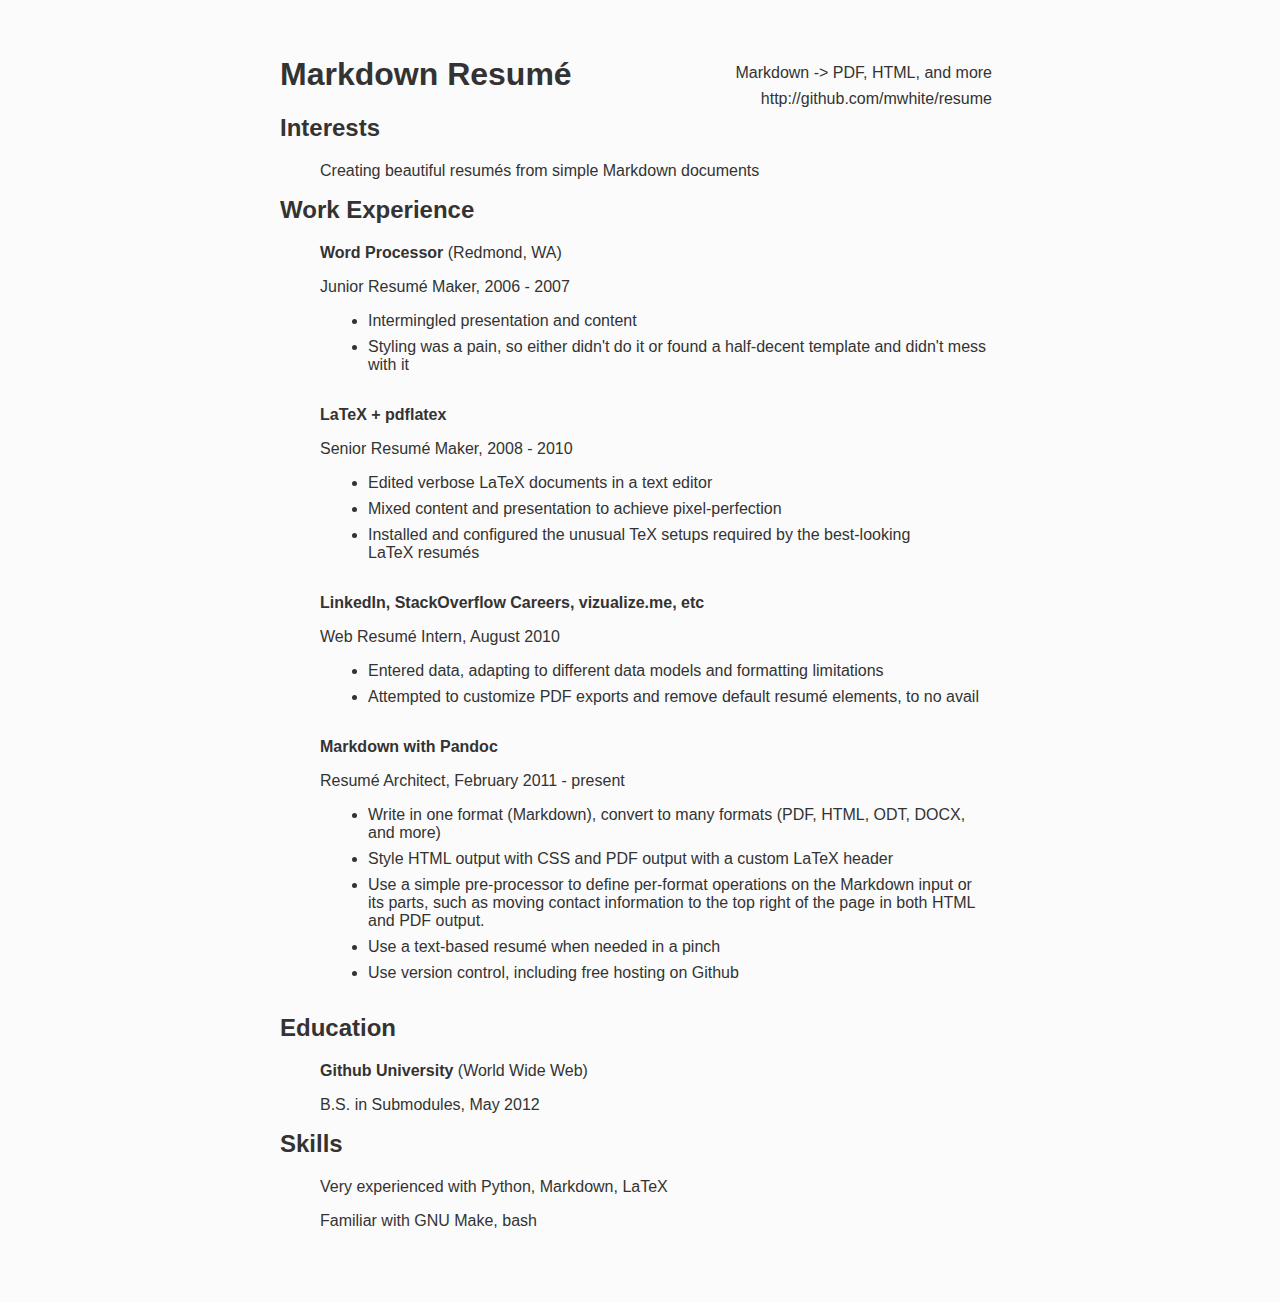
==== index.html @ df73d576 "merge remote" ====
<!DOCTYPE html PUBLIC "-//W3C//DTD XHTML 1.0 Transitional//EN" "http://www.w3.org/TR/xhtml1/DTD/xhtml1-transitional.dtd">
<html xmlns="http://www.w3.org/1999/xhtml">
<head>
  <meta http-equiv="Content-Type" content="text/html; charset=utf-8" />
  <meta http-equiv="Content-Style-Type" content="text/css" />
  <meta name="generator" content="pandoc" />
  <title></title>
  <style type="text/css">code{white-space: pre;}</style>
  <link rel="stylesheet" href="resume.css" type="text/css" />
</head>
<body>
<div id='container'><div id='contact'><p>
<a href="https://raw.github.com/mwhite/resume/master/resume.md">Markdown</a> -&gt; <a href="https://raw.github.com/mwhite/resume/master/resume.pdf">PDF</a>, <a href="http://mwhite.github.com/resume">HTML</a>, and more
</p><p>
<a href="http://github.com/mwhite/resume">http://github.com/mwhite/resume</a>
</p></div>
<div>
<h1 id="markdown-resumé">Markdown Resumé</h1>
<h2 id="interests">Interests</h2>
<ul>
<li>Creating beautiful resumés from simple Markdown documents</li>
</ul>
<h2 id="work-experience">Work Experience</h2>
<ul>
<li><p><strong>Word Processor</strong> (Redmond, WA)</p>
<p>Junior Resumé Maker, 2006 - 2007</p>
<ul>
<li>Intermingled presentation and content</li>
<li>Styling was a pain, so either didn't do it or found a half-decent template and didn't mess with it</li>
</ul></li>
<li><p><strong>LaTeX + pdflatex</strong></p>
<p>Senior Resumé Maker, 2008 - 2010</p>
<ul>
<li>Edited verbose LaTeX documents in a text editor</li>
<li>Mixed content and presentation to achieve pixel-perfection</li>
<li>Installed and configured the unusual TeX setups required by the best-looking LaTeX resumés</li>
</ul></li>
<li><p><strong>LinkedIn, StackOverflow Careers, vizualize.me, etc</strong></p>
<p>Web Resumé Intern, August 2010</p>
<ul>
<li>Entered data, adapting to different data models and formatting limitations</li>
<li>Attempted to customize PDF exports and remove default resumé elements, to no avail</li>
</ul></li>
<li><p><strong>Markdown with Pandoc</strong></p>
<p>Resumé Architect, February 2011 - present</p>
<ul>
<li>Write in one format (Markdown), convert to many formats (PDF, HTML, ODT, DOCX, and more)</li>
<li>Style HTML output with CSS and PDF output with a custom LaTeX header</li>
<li>Use a simple pre-processor to define per-format operations on the Markdown input or its parts, such as moving contact information to the top right of the page in both HTML and PDF output.</li>
<li>Use a text-based resumé when needed in a pinch</li>
<li>Use version control, including free hosting on Github</li>
</ul></li>
</ul>
<h2 id="education">Education</h2>
<ul>
<li><p><strong>Github University</strong> (World Wide Web)</p>
<p>B.S. in Submodules, May 2012</p></li>
</ul>
<h2 id="skills">Skills</h2>
<ul>
<li><p>Very experienced with Python, Markdown, LaTeX</p></li>
<li><p>Familiar with GNU Make, bash</p></li>
</ul>
</div>
</body>
</html>
---- resume.css ----
body {
    background: #FBFBFB;
    color: #333;
    font-family: Verdana, sans-serif;
}

#container {
    margin: auto;
    width: 7.5in;
    padding: .5in;
}

#contact {
    float: right;
    text-align: right;
}

#contact p {
    margin: .5em;
}

img {
    padding: 4px;
    border: 1px solid #ccc;
    background: #fff;
}

a {
    text-decoration: none;
    color: #333;
}

a:hover {
    text-decoration: underline;
}

h1 {
    margin-top: 0;
}

h2 {
    margin-top: 0;
}

ul {
    list-style-type: none;
}

ul li ul {
    list-style-type: disc;
    margin-bottom: 2em;
}

li {
    margin-top: 0em;
}

ul li ul li {
    margin: .5em;
}
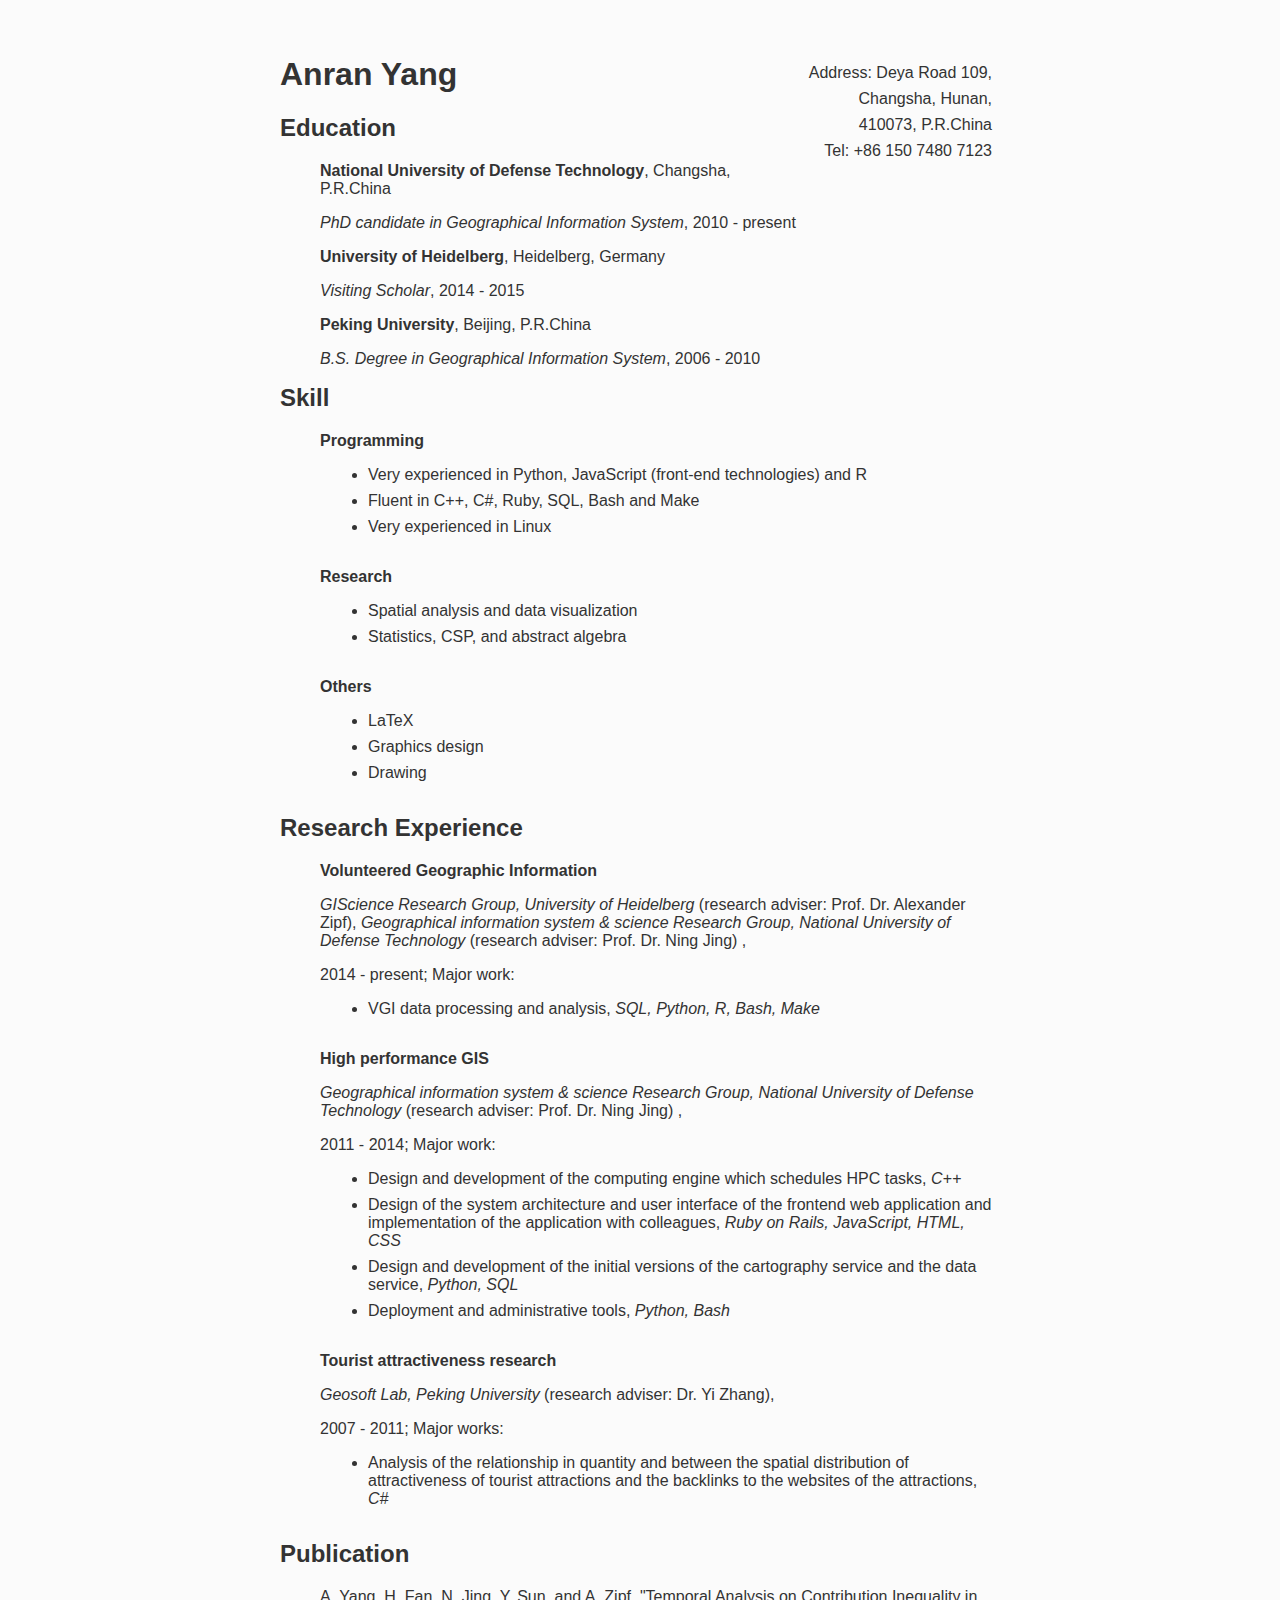
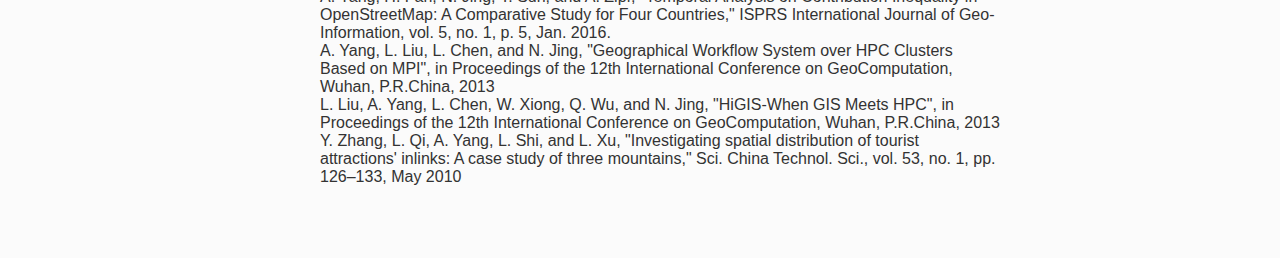
==== commit 94972a69: "use my own resume files" ====
--- a/index.html
+++ b/index.html
@@ -9,57 +9,82 @@
   <link rel="stylesheet" href="resume.css" type="text/css" />
 </head>
 <body>
-<div id='container'><div id='contact'><p>
-<a href="https://raw.github.com/mwhite/resume/master/resume.md">Markdown</a> -&gt; <a href="https://raw.github.com/mwhite/resume/master/resume.pdf">PDF</a>, <a href="http://mwhite.github.com/resume">HTML</a>, and more
-</p><p>
-<a href="http://github.com/mwhite/resume">http://github.com/mwhite/resume</a>
-</p></div>
+<div id='container'>
+<div id="contact">
+<p>
+Address: Deya Road 109,
+</p>
+<p>
+Changsha, Hunan,
+</p>
+<p>
+410073, P.R.China
+</p>
+<p>
+Tel: +86 150 7480 7123
+</p>
+</div>
 <div>
-<h1 id="markdown-resumé">Markdown Resumé</h1>
-<h2 id="interests">Interests</h2>
+<h1 id="anran-yang">Anran Yang</h1>
+<h2 id="education">Education</h2>
 <ul>
-<li>Creating beautiful resumés from simple Markdown documents</li>
+<li><p><strong>National University of Defense Technology</strong>, Changsha, P.R.China</p>
+<p><em>PhD candidate in Geographical Information System</em>, 2010 - present</p></li>
+<li><p><strong>University of Heidelberg</strong>, Heidelberg, Germany</p>
+<p><em>Visiting Scholar</em>, 2014 - 2015</p></li>
+<li><p><strong>Peking University</strong>, Beijing, P.R.China</p>
+<p><em>B.S. Degree in Geographical Information System</em>, 2006 - 2010</p></li>
 </ul>
-<h2 id="work-experience">Work Experience</h2>
+<h2 id="skill">Skill</h2>
 <ul>
-<li><p><strong>Word Processor</strong> (Redmond, WA)</p>
-<p>Junior Resumé Maker, 2006 - 2007</p>
+<li><p><strong>Programming</strong></p>
 <ul>
-<li>Intermingled presentation and content</li>
-<li>Styling was a pain, so either didn't do it or found a half-decent template and didn't mess with it</li>
+<li>Very experienced in Python, JavaScript (front-end technologies) and R</li>
+<li>Fluent in C++, C#, Ruby, SQL, Bash and Make</li>
+<li>Very experienced in Linux</li>
 </ul></li>
-<li><p><strong>LaTeX + pdflatex</strong></p>
-<p>Senior Resumé Maker, 2008 - 2010</p>
+<li><p><strong>Research</strong></p>
 <ul>
-<li>Edited verbose LaTeX documents in a text editor</li>
-<li>Mixed content and presentation to achieve pixel-perfection</li>
-<li>Installed and configured the unusual TeX setups required by the best-looking LaTeX resumés</li>
+<li>Spatial analysis and data visualization</li>
+<li>Statistics, CSP, and abstract algebra</li>
 </ul></li>
-<li><p><strong>LinkedIn, StackOverflow Careers, vizualize.me, etc</strong></p>
-<p>Web Resumé Intern, August 2010</p>
+<li><p><strong>Others</strong></p>
 <ul>
-<li>Entered data, adapting to different data models and formatting limitations</li>
-<li>Attempted to customize PDF exports and remove default resumé elements, to no avail</li>
-</ul></li>
-<li><p><strong>Markdown with Pandoc</strong></p>
-<p>Resumé Architect, February 2011 - present</p>
-<ul>
-<li>Write in one format (Markdown), convert to many formats (PDF, HTML, ODT, DOCX, and more)</li>
-<li>Style HTML output with CSS and PDF output with a custom LaTeX header</li>
-<li>Use a simple pre-processor to define per-format operations on the Markdown input or its parts, such as moving contact information to the top right of the page in both HTML and PDF output.</li>
-<li>Use a text-based resumé when needed in a pinch</li>
-<li>Use version control, including free hosting on Github</li>
+<li>LaTeX</li>
+<li>Graphics design</li>
+<li>Drawing</li>
 </ul></li>
 </ul>
-<h2 id="education">Education</h2>
+<h2 id="research-experience">Research Experience</h2>
 <ul>
-<li><p><strong>Github University</strong> (World Wide Web)</p>
-<p>B.S. in Submodules, May 2012</p></li>
+<li><p><strong>Volunteered Geographic Information</strong></p>
+<p><em>GIScience Research Group, University of Heidelberg</em> (research adviser: Prof. Dr. Alexander Zipf), <em>Geographical information system &amp; science Research Group, National University of Defense Technology</em> (research adviser: Prof. Dr. Ning Jing) ,</p>
+<p>2014 - present; Major work:</p>
+<ul>
+<li>VGI data processing and analysis, <em>SQL, Python, R, Bash, Make</em></li>
+</ul></li>
+<li><p><strong>High performance GIS</strong></p>
+<p><em>Geographical information system &amp; science Research Group, National University of Defense Technology</em> (research adviser: Prof. Dr. Ning Jing) ,</p>
+<p>2011 - 2014; Major work:</p>
+<ul>
+<li>Design and development of the computing engine which schedules HPC tasks, <em>C++</em></li>
+<li>Design of the system architecture and user interface of the frontend web application and implementation of the application with colleagues, <em>Ruby on Rails, JavaScript, HTML, CSS</em></li>
+<li>Design and development of the initial versions of the cartography service and the data service, <em>Python, SQL</em></li>
+<li>Deployment and administrative tools, <em>Python, Bash</em></li>
+</ul></li>
+<li><p><strong>Tourist attractiveness research</strong></p>
+<p><em>Geosoft Lab, Peking University</em> (research adviser: Dr. Yi Zhang),</p>
+<p>2007 - 2011; Major works:</p>
+<ul>
+<li>Analysis of the relationship in quantity and between the spatial distribution of attractiveness of tourist attractions and the backlinks to the websites of the attractions, <em>C#</em></li>
+</ul></li>
 </ul>
-<h2 id="skills">Skills</h2>
+<h2 id="publication">Publication</h2>
 <ul>
-<li><p>Very experienced with Python, Markdown, LaTeX</p></li>
-<li><p>Familiar with GNU Make, bash</p></li>
+<li>A. Yang, H. Fan, N. Jing, Y. Sun, and A. Zipf, &quot;Temporal Analysis on Contribution Inequality in OpenStreetMap: A Comparative Study for Four Countries,&quot; ISPRS International Journal of Geo-Information, vol. 5, no. 1, p. 5, Jan. 2016.</li>
+<li>A. Yang, L. Liu, L. Chen, and N. Jing, &quot;Geographical Workflow System over HPC Clusters Based on MPI&quot;, in Proceedings of the 12th International Conference on GeoComputation, Wuhan, P.R.China, 2013</li>
+<li>L. Liu, A. Yang, L. Chen, W. Xiong, Q. Wu, and N. Jing, &quot;HiGIS-When GIS Meets HPC&quot;, in Proceedings of the 12th International Conference on GeoComputation, Wuhan, P.R.China, 2013</li>
+<li>Y. Zhang, L. Qi, A. Yang, L. Shi, and L. Xu, &quot;Investigating spatial distribution of tourist attractions' inlinks: A case study of three mountains,&quot; Sci. China Technol. Sci., vol. 53, no. 1, pp. 126–133, May 2010</li>
 </ul>
 </div>
 </body>
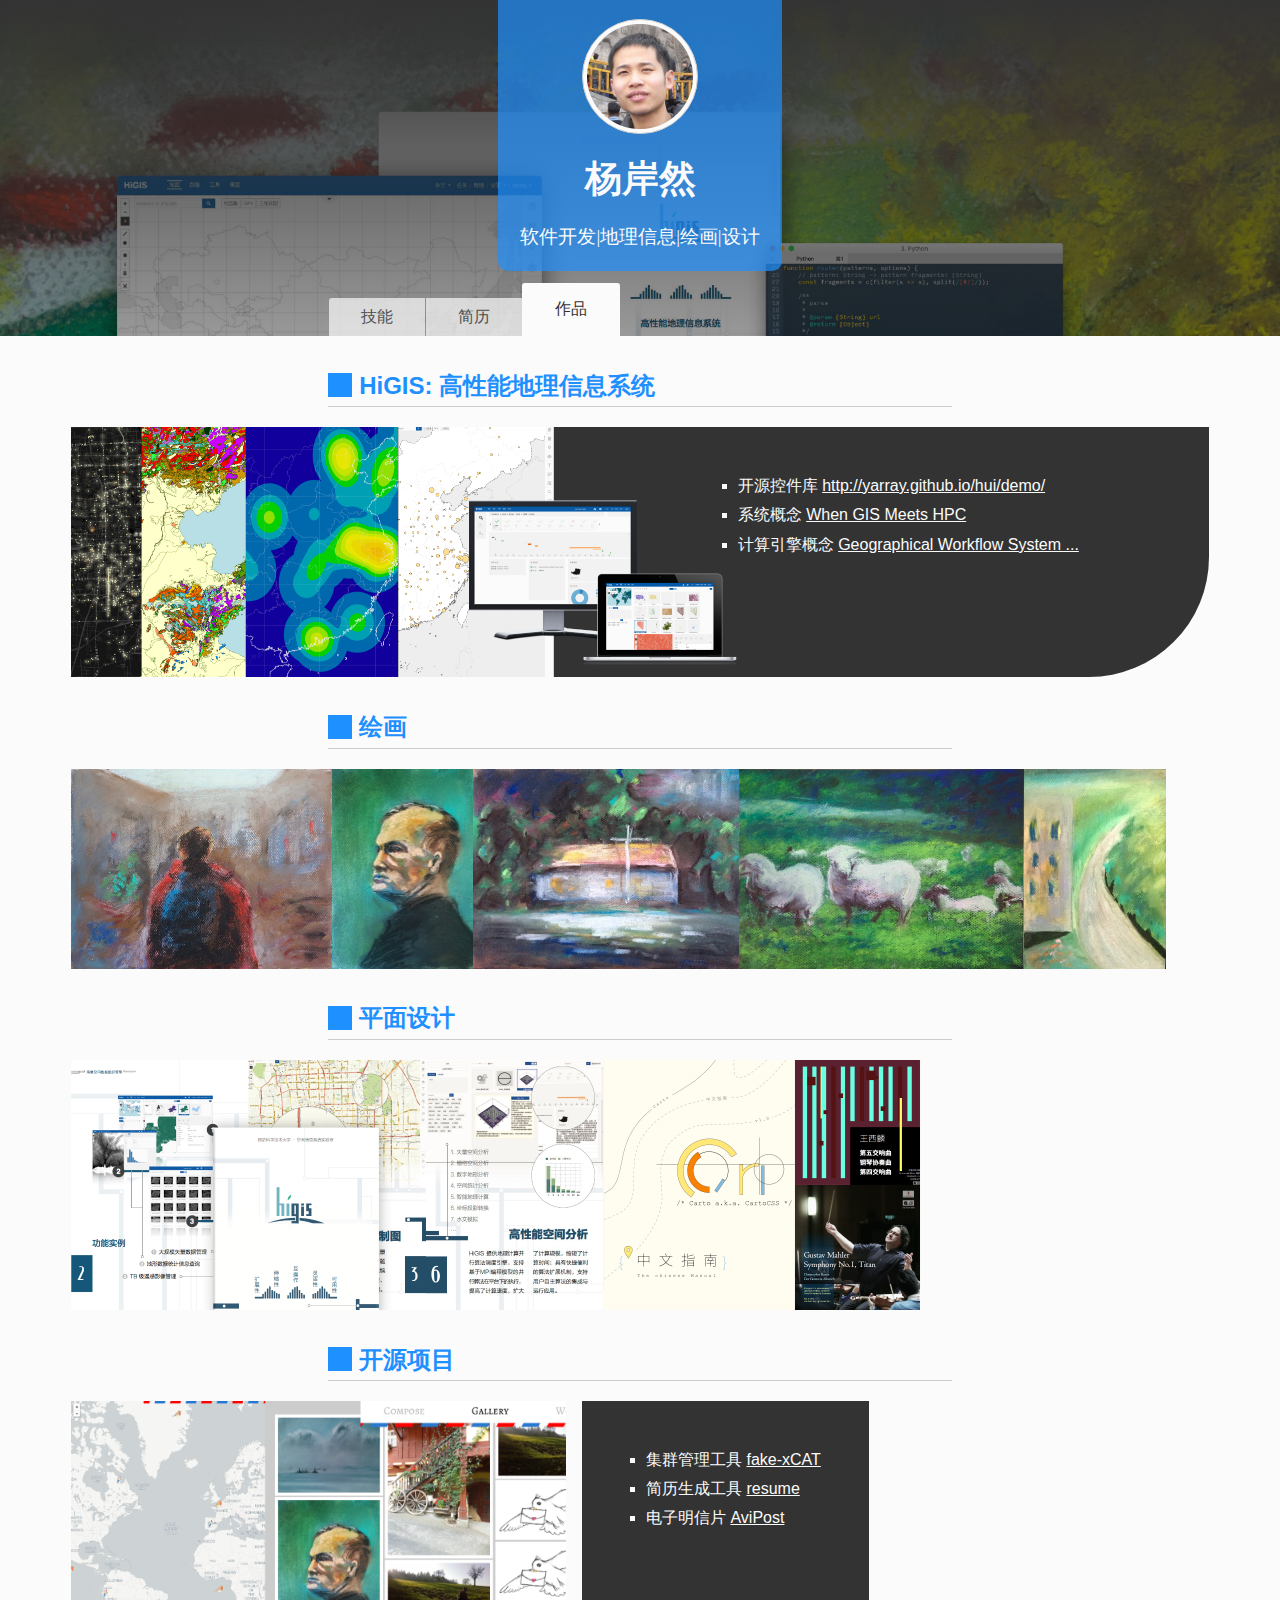
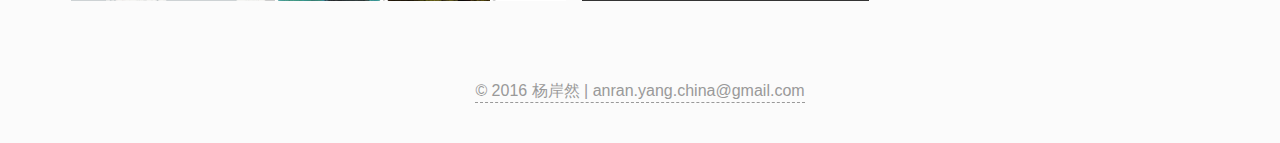
==== commit acb9cd39: "use chinese version as index page" ====
--- a/index.html
+++ b/index.html
@@ -1,91 +1,230 @@
-<!DOCTYPE html PUBLIC "-//W3C//DTD XHTML 1.0 Transitional//EN" "http://www.w3.org/TR/xhtml1/DTD/xhtml1-transitional.dtd">
-<html xmlns="http://www.w3.org/1999/xhtml">
+<!DOCTYPE html>
+<html>
 <head>
-  <meta http-equiv="Content-Type" content="text/html; charset=utf-8" />
-  <meta http-equiv="Content-Style-Type" content="text/css" />
-  <meta name="generator" content="pandoc" />
+  <meta charset="utf-8">
+  <meta name="generator" content="pandoc">
+  <meta name="viewport" content="width=device-width, initial-scale=1.0, user-scalable=yes">
   <title></title>
   <style type="text/css">code{white-space: pre;}</style>
-  <link rel="stylesheet" href="resume.css" type="text/css" />
+  <!--[if lt IE 9]>
+    <script src="http://html5shim.googlecode.com/svn/trunk/html5.js"></script>
+  <![endif]-->
+  <link rel="stylesheet" href="resume.css">
+  <script type="text/javascript" charset="utf-8">
+  function createSwitcher(allList, on, off) {
+      return function (onList) {
+          for (var i in allList) {
+              off(document.getElementById(allList[i]));
+          }
+          for (var i in onList) {
+              on(document.getElementById(onList[i]));
+          }
+      }
+  }
+  
+  function prop(key, list) {
+      return Array.prototype.map.call(list, function(obj) {
+          return obj[key];
+      })
+  }
+  
+  document.addEventListener('DOMContentLoaded', function () {
+      var links = document.querySelectorAll('nav a');
+      var sections = document.querySelectorAll('section.level2');
+      var scrollY = 294;
+  
+      var switchPanel = createSwitcher(
+              prop('id', sections),
+              function (item) {
+                  item.style.display = '';
+              },
+              function (item) {
+                  item.style.display = 'none';
+              }
+          );
+  
+      var switchLink = createSwitcher(
+              prop('id', links),
+              function (item) {
+                  item.classList.add('current');
+                  if (window.scrollY > scrollY) {
+                      window.scrollTo(0, scrollY);
+                  }
+              },
+              function (item) {
+                  item.classList.remove('current');
+              }
+          );
+  
+      window.togglePanel = function(e, panels) {
+          switchLink([e.id]);
+          switchPanel(panels);
+      }
+  
+      var bannerHeight = document.getElementById('banner').clientHeight;
+      var navHeight = Math.min.apply(null, prop('clientHeight', links));
+      var stickyMinHeight = (window.innerHeight + bannerHeight - navHeight) + 'px';
+      document.body.style.minHeight = stickyMinHeight;
+  
+      window.addEventListener("scroll", function() {
+          if(window.scrollY >= scrollY) {
+              document.body.classList.add('sticky');
+          }
+          else {
+              document.body.classList.remove('sticky');
+          }
+      });
+  
+      links[2].click();
+  });
+  </script>
 </head>
 <body>
-<div id='container'>
+<div id="banner" class="banner">
+</div>
+<div class="title">
+    <div>
+        <img src="photo-square.jpg" alt=""/>
+        <h1>杨岸然</h1>
+        <blockquote>
+            <em>
+                软件开发|地理信息|绘画|设计
+            </em>
+        </blockquote>
+    </div>
+</div>
+<nav>
+    <div>
+        <a id="skill" href="javascript:void(0);" onclick="return togglePanel(this, ['技能'])">技能</a>
+        <a id="history" href="javascript:void(0);" onclick="return togglePanel(this, ['教育经历', '项目经历'])">简历</a>
+        <a id="work" href="javascript:void(0);" onclick="return togglePanel(this, ['开源项目', 'higis', '设计', '绘画'])">作品</a>
+    </div>
+</nav>
+<section id="杨岸然" class="level1">
+<h1>杨岸然</h1>
+<blockquote>
+<p><em>1988年7月生于安徽，易沟通，善学习，富有创造力；具有全栈开发能力，可独立完成架构、数据库设计、后端开发和前端开发等一系列工作；在地理信息领域有深入研究，尤擅时空数据分析；擅长绘画。</em></p>
+</blockquote>
+<section id="教育经历" class="level2">
+<h2>教育经历</h2>
+<section id="section" class="level3">
+<h3>2010 -</h3>
+<p>国防科学技术大学<br />
+<em>工学博士在读（提前攻博），地理信息系统专业</em></p>
+</section>
+<section id="section-1" class="level3">
+<h3>2014 - 2015</h3>
+<p>海德堡大学，德国<br />
+<em>GIScience Research Group，公派学术访问一年</em></p>
+</section>
+<section id="section-2" class="level3">
+<h3>2006 - 2010</h3>
+<p>北京大学<br />
+<em>理学学士，地理信息系统专业，GPA 3.5/4</em></p>
+</section>
+</section>
+<section id="技能" class="level2">
+<h2>技能</h2>
+<section id="计算机" class="level3">
+<h3>计算机</h3>
+<ul>
+<li>网络应用程序开发 - JavaScript/CSS/HTML</li>
+<li>地理信息服务开发 - Python/C++</li>
+<li>高性能服务器配置管理 - Linux/Docker/Bash</li>
+<li>软件自动化验证与测试 - Tsung/PAT/Cucumber</li>
+<li>时空数据分析 - R/C++/C/SQL</li>
+</ul>
+</section>
+<section id="学术研究" class="level3">
+<h3>学术研究</h3>
+<ul>
+<li>长尾数据统计分析</li>
+<li>通信顺序进程（CSP）</li>
+</ul>
+</section>
+<section id="其它" class="level3">
+<h3>其它</h3>
+<ul>
+<li>平面设计，绘画</li>
+</ul>
+</section>
+</section>
+<section id="项目经历" class="level2">
+<h2>项目经历</h2>
+<section id="section-3" class="level3">
+<h3>2014 -</h3>
+<p>时空数据分析 - 基于志愿者地理信息（VGI）的历史贡献数据</p>
+</section>
+<section id="section-4" class="level3">
+<h3>2011 -</h3>
+<p>高性能地理信息系统</p>
+<ol>
+<li>高性能地理计算流程化调度引擎 <em>负责人</em></li>
+<li>交互设计及部分前端界面实现 <em>负责人</em></li>
+<li>绘制引擎与数据引擎 <em>选型与初版实现</em></li>
+<li>自动化部署工具 <em>负责人</em></li>
+<li>自动化负载与性能测试 <em>负责人</em></li>
+</ol>
+</section>
+<section id="section-5" class="level3">
+<h3>2008 - 2010</h3>
+<p>基于入链的景区影响力估计模型</p>
+</section>
+</section>
+<section id="发表论文" class="level2">
+<h2>发表论文</h2>
+<ul>
+<li>A. Yang, H. Fan, N. Jing, Y. Sun, and A. Zipf, &quot;Temporal Analysis on Contribution Inequality in OpenStreetMap: A Comparative Study for Four Countries&quot;, ISPRS International Journal of Geo-Information, vol. 5, no. 1, p. 5, Jan. 2016.</li>
+<li>A. Yang, H. Fan, and N. Jing, &quot;Amateur or professional: Assessing the expertise of major contributors in OpenStreetMap based on contributing behaviors&quot;, ISPRS International Journal of Geo-Information, vol. 5, no. 2, p. 21, 2016.</li>
+<li>A. Yang, L. Liu, L. Chen, and N. Jing, &quot;Geographical Workflow System over HPC Clusters Based on MPI&quot;, in Proceedings of the 12th International Conference on GeoComputation, Wuhan, P.R.China, 2013</li>
+</ul>
+</section>
+</section>
+<section id="higis" class="work level2">
+    <h2>HiGIS: 高性能地理信息系统</h2>
+    <div class="higis">
+        <img src="higis-single-pic.png" alt=""/>
+        <ul>
+            <li>开源控件库 <a href="http://yarray.github.io/hui/demo/" target="_blank">http://yarray.github.io/hui/demo/</a></li>
+            <li>系统概念 <a href="http://www.geocomputation.org/2013/papers/26.pdf" target="_blank">When GIS Meets HPC</a></li>
+            <li>计算引擎概念 <a href="https://www.researchgate.net/publication/303805707_Geographical_Workflow_System_over_HPC_Clusters_Based_on_MPI" target="_blank">Geographical Workflow System ...</a></li>
+        </ul>
+    </div>
+</section>
+<section id="绘画" class="work level2">
+    <h2>绘画</h2>
+    <div class="painting">
+        <img src="painting-001.jpg" alt=""/>
+        <img src="painting-004.jpg" alt=""/>
+        <img src="painting-002.jpg" alt=""/>
+        <img src="painting-003.jpg" alt=""/>
+        <img src="painting-005.jpg" alt=""/>
+    </div>
+</section>
+<section id="设计" class="work level2">
+    <h2>平面设计</h2>
+    <div class="design">
+        <div class="booklet">
+            <img src="higis-booklet.png" alt=""/>
+        </div>
+        <div class="other">
+            <img src="other-design.png" alt=""/>
+        </div>
+    </div>
+</section>
+<section id="开源项目" class="work level2">
+    <h2>开源项目</h2>
+    <div class="oss">
+        <img src="avipost.png" alt=""/>
+        <ul>
+            <li>集群管理工具 <a href="https://github.com/yarray/fake-xcat" target="_blank">fake-xCAT</a></li>
+            <li>简历生成工具 <a href="https://github.com/yarray/resume" target="_blank">resume</a></li>
+            <li>电子明信片 <a href="https://github.com/yarray/AviPost.web" target="_blank">AviPost</a></li>
+        </ul>
+    </div>
+</section>
 <div id="contact">
-<p>
-Address: Deya Road 109,
-</p>
-<p>
-Changsha, Hunan,
-</p>
-<p>
-410073, P.R.China
-</p>
-<p>
-Tel: +86 150 7480 7123
-</p>
-</div>
-<div>
-<h1 id="anran-yang">Anran Yang</h1>
-<h2 id="education">Education</h2>
-<ul>
-<li><p><strong>National University of Defense Technology</strong>, Changsha, P.R.China</p>
-<p><em>PhD candidate in Geographical Information System</em>, 2010 - present</p></li>
-<li><p><strong>University of Heidelberg</strong>, Heidelberg, Germany</p>
-<p><em>Visiting Scholar</em>, 2014 - 2015</p></li>
-<li><p><strong>Peking University</strong>, Beijing, P.R.China</p>
-<p><em>B.S. Degree in Geographical Information System</em>, 2006 - 2010</p></li>
-</ul>
-<h2 id="skill">Skill</h2>
-<ul>
-<li><p><strong>Programming</strong></p>
-<ul>
-<li>Very experienced in Python, JavaScript (front-end technologies) and R</li>
-<li>Fluent in C++, C#, Ruby, SQL, Bash and Make</li>
-<li>Very experienced in Linux</li>
-</ul></li>
-<li><p><strong>Research</strong></p>
-<ul>
-<li>Spatial analysis and data visualization</li>
-<li>Statistics, CSP, and abstract algebra</li>
-</ul></li>
-<li><p><strong>Others</strong></p>
-<ul>
-<li>LaTeX</li>
-<li>Graphics design</li>
-<li>Drawing</li>
-</ul></li>
-</ul>
-<h2 id="research-experience">Research Experience</h2>
-<ul>
-<li><p><strong>Volunteered Geographic Information</strong></p>
-<p><em>GIScience Research Group, University of Heidelberg</em> (research adviser: Prof. Dr. Alexander Zipf), <em>Geographical information system &amp; science Research Group, National University of Defense Technology</em> (research adviser: Prof. Dr. Ning Jing) ,</p>
-<p>2014 - present; Major work:</p>
-<ul>
-<li>VGI data processing and analysis, <em>SQL, Python, R, Bash, Make</em></li>
-</ul></li>
-<li><p><strong>High performance GIS</strong></p>
-<p><em>Geographical information system &amp; science Research Group, National University of Defense Technology</em> (research adviser: Prof. Dr. Ning Jing) ,</p>
-<p>2011 - 2014; Major work:</p>
-<ul>
-<li>Design and development of the computing engine which schedules HPC tasks, <em>C++</em></li>
-<li>Design of the system architecture and user interface of the frontend web application and implementation of the application with colleagues, <em>Ruby on Rails, JavaScript, HTML, CSS</em></li>
-<li>Design and development of the initial versions of the cartography service and the data service, <em>Python, SQL</em></li>
-<li>Deployment and administrative tools, <em>Python, Bash</em></li>
-</ul></li>
-<li><p><strong>Tourist attractiveness research</strong></p>
-<p><em>Geosoft Lab, Peking University</em> (research adviser: Dr. Yi Zhang),</p>
-<p>2007 - 2011; Major works:</p>
-<ul>
-<li>Analysis of the relationship in quantity and between the spatial distribution of attractiveness of tourist attractions and the backlinks to the websites of the attractions, <em>C#</em></li>
-</ul></li>
-</ul>
-<h2 id="publication">Publication</h2>
-<ul>
-<li>A. Yang, H. Fan, N. Jing, Y. Sun, and A. Zipf, &quot;Temporal Analysis on Contribution Inequality in OpenStreetMap: A Comparative Study for Four Countries,&quot; ISPRS International Journal of Geo-Information, vol. 5, no. 1, p. 5, Jan. 2016.</li>
-<li>A. Yang, L. Liu, L. Chen, and N. Jing, &quot;Geographical Workflow System over HPC Clusters Based on MPI&quot;, in Proceedings of the 12th International Conference on GeoComputation, Wuhan, P.R.China, 2013</li>
-<li>L. Liu, A. Yang, L. Chen, W. Xiong, Q. Wu, and N. Jing, &quot;HiGIS-When GIS Meets HPC&quot;, in Proceedings of the 12th International Conference on GeoComputation, Wuhan, P.R.China, 2013</li>
-<li>Y. Zhang, L. Qi, A. Yang, L. Shi, and L. Xu, &quot;Investigating spatial distribution of tourist attractions' inlinks: A case study of three mountains,&quot; Sci. China Technol. Sci., vol. 53, no. 1, pp. 126–133, May 2010</li>
-</ul>
+    <em>© 2016 杨岸然&nbsp;|&nbsp;anran.yang.china@gmail.com</em>
 </div>
 </body>
 </html>
--- a/resume.css
+++ b/resume.css
@@ -1,28 +1,209 @@
 body {
-    background: #FBFBFB;
-    color: #333;
-    font-family: Verdana, sans-serif;
-}
-
-#container {
-    margin: auto;
-    width: 7.5in;
-    padding: .5in;
-}
-
-#contact {
-    float: right;
-    text-align: right;
-}
-
-#contact p {
-    margin: .5em;
-}
-
-img {
+    background: #fbfbfb;
+    font-family: Verdana, "Microsoft YaHei", "Lantinghei SC", "兰亭黑-简", sans-serif;
+    padding-top: 0;
+    margin-top: 0;
+}
+
+body.sticky {
+    padding-top: 3.5in;
+}
+
+.banner {
+    z-index: -2;
+    position: absolute;
+    left: 0;
+    right: 0;
+    top: 0;
+    height: 3.5in;
+    background-image: url("banner.jpg");
+    background-size: cover;
+    background-repeat: no-repeat;
+    background-position: center center;
+}
+
+.banner::after {
+    content: '';
+    z-index: -1;
+    position: absolute;
+    left: 0;
+    right: 0;
+    top: 0;
+    bottom: 0;
+    background-color: #333;
+    background: linear-gradient(180deg, #333 0%, rgba(0, 0, 0, .4) 100%);
+    justify-content: space-around;
+    background-blend-mode: multiply;
+}
+
+body.sticky .banner {
+    display: none;
+}
+
+nav {
+    margin-bottom: 0;
+    margin-top: 0.13in;
+    font-size: 0;
+    display: flex;
+    flex-direction: column;
+    align-items: center;
+}
+
+nav > div {
+    width: 6.5in;
+}
+
+nav a {
+    display: inline-block;
+    width: 6em;
+    text-align: center;
+    line-height: 0.4in;
+    background-color: #fbfbfb;
+    opacity: 0.7;
+    vertical-align: bottom;
+    margin-left: 1px;
+    font-size: 12pt;
+}
+
+body:not(.sticky) nav a:last-child {
+    border-top-right-radius: 3px;
+}
+
+body:not(.sticky) nav a:first-child {
+    border-top-left-radius: 3px;
+}
+
+nav a.current {
+    opacity: 1;
+    margin-left: 0;
+    border-left: 1px solid #fbfbfb;
+    border-right: 1px solid #fbfbfb;
+}
+
+body:not(.sticky) nav a.current {
+    line-height: 0.55in;
+
+    border-top-right-radius: 3px;
+    border-top-left-radius: 3px;
+}
+
+nav a.current+a {
+    margin-left: 0;
+}
+
+body.sticky nav {
+    position: fixed;
+    top: 0;
+    left: 0;
+    right: 0;
+    margin-top: 0;
+    z-index: 2;
+    background-color: #fbfbfb;
+    box-shadow: 0 1px 10px #aaa;
+}
+
+body.sticky nav a.current {
+    background-color: DodgerBlue;
+    color: #fbfbfb;
+}
+
+em {
+    font-style: normal;
+    color: #999;
+}
+
+/* use h1 in banner */
+h1 {
+    display: none;
+}
+
+.title {
+    display: flex;
+    flex-direction: column;
+    align-items: center;
+}
+
+body.sticky .title {
+    display: none;
+}
+
+.title > div {
+    display: inline-flex;
+    flex-direction: column;
+    align-items: center;
+    background-color: rgba(30,144,255, 0.7);
+    background-blend-mode: multiply;
+    border-bottom-left-radius:  10px;
+    border-bottom-right-radius: 10px;
+    padding-top: .2in;
+}
+
+.title h1 {
+    display: block;
+    margin-bottom: 0;
+    margin-top: 0.2in;
+    color: #fbfbfb;
+    font-size: 28pt;
+    font-weight: bolder;
+    text-align: center;
+}
+
+.title h1, h2 {
+    /* some browsers cannot render bolder correctly */
+    font-family: Verdana, "Microsoft YaHei", "FZLTTHK--GBK1-0", "Lantinghei SC", "兰亭黑-简", sans-serif;
+}
+
+.title img {
+    box-sizing: border-box;
+    height: 1.2in;
+    width: 1.2in;
     padding: 4px;
     border: 1px solid #ccc;
-    background: #fff;
+    background: #fbfbfb;
+    border-radius: 999px;
+}
+
+blockquote {
+    display: none;
+}
+
+.title blockquote p {
+    margin-top: 0;
+}
+
+.title blockquote {
+    display: block;
+    /* font-family: STKaiTi, KaiTi, serif; */
+    font-family: STFangSong, FangSong, serif;
+    font-size: 14pt;
+    line-height: 1.2;
+    text-align: center;
+    margin: 1.2em 1.2em;
+}
+
+.title blockquote em {
+    color: #fbfbfb;
+}
+
+#contact {
+    display: flex;
+    align-items: center;
+    justify-content: space-around;
+    flex-direction: row;
+    margin-top: 5em;
+    margin-bottom: 2em;
+    padding-bottom: 0.5em;
+}
+
+#contact em {
+    border-bottom: thin dashed #999;
+}
+
+section.level1 {
+    margin: auto;
+    width: 6.5in;
+    padding: 0;
+    box-sizing: border-box;
 }
 
 a {
@@ -34,16 +215,67 @@
     text-decoration: underline;
 }
 
-h1 {
-    margin-top: 0;
-}
-
 h2 {
-    margin-top: 0;
+    margin-top: 0.35in;
+    color: DodgerBlue;
+}
+
+h2:before {
+    content: '';
+    position: relative;
+    display: inline-block;
+    left: 0;
+    height: 1em;
+    bottom: -0.15em;
+    width: 1em;
+    margin-right: .3em;
+    background-color: DodgerBlue;
+}
+
+h2:after {
+    content: '';
+    position: relative;
+    display: block;
+    margin-top: .2em;
+    width: 100%;
+    height: 1px;
+    background-color: #ccc;
+}
+
+h3 {
+    color: #999;
+    font-size: 12pt;
+    font-weight: normal;
+    margin-top: 0;
+    margin-bottom: 0;
+    display: inline-block;
+    width: 20%;
+    vertical-align: baseline;
+}
+
+h3+* {
+    display: inline-block;
+    width: 70%;
+    vertical-align: top;
+    margin-top: 0;
+}
+
+h3+p+ol {
+    display: inline-block;
+    margin-left: 20%;
+    width: 70%;
+    vertical-align: top;
 }
 
 ul {
     list-style-type: none;
+    padding-left: 0;
+    margin-top: -.4em;
+}
+
+ol {
+    padding-left: 1.7em;
+    margin-top: 0;
 }
 
 ul li ul {
@@ -53,8 +285,132 @@
 
 li {
     margin-top: 0em;
+    line-height: 22pt;
 }
 
 ul li ul li {
     margin: .5em;
 }
+
+h2+ul>li::first-letter {
+    color: DodgerBlue;
+}
+
+section.work {
+    display: flex;
+    flex-direction: column;
+    align-items: center;
+    width: 100%;
+}
+
+section.work h2 {
+    width: 6.5in;
+}
+
+section.work > div {
+    display: inline-flex;
+    flex-direction: row;
+    flex-wrap: wrap;
+    margin: auto;
+    width: 90%;
+    overflow: hidden;
+}
+
+section.work img {
+    height: 200px;
+    vertical-align: bottom;
+}
+
+section.work .higis {
+    background-color: #333;
+    border-bottom-right-radius: 120px;
+}
+
+section.work .higis img {
+    height: 250px;
+}
+
+section.work .design img {
+    height: 250px;
+}
+
+section.work .higis ul, section.work .oss ul {
+    padding-top: 50px;
+    margin-bottom: 0;
+    color: #fbfbfb;
+    font-family: Verdana, "Microsoft YaHei", "FZLTZHK--GBK1-0", "Lantinghei SC", "兰亭黑-简", sans-serif;
+}
+
+section.work .higis ul li, section.work .oss ul li {
+    list-style: square;
+}
+
+section.work .higis ul a, section.work .oss ul a {
+    text-decoration: underline;
+    color: #fbfbfb;
+}
+
+section.work .oss ul {
+    background-color: #333;
+    margin-left: 1em;
+    padding-left: 4em;
+    padding-right: 3em;
+}
+
+section.work .design {
+    display: inline-flex;
+    flex-direction: row;
+    height: 250px;
+}
+
+section.work .design > div {
+    box-shadow: 0 0 1px #e0e0e0;
+    padding: 0;
+    height: 230px;
+    z-index: 1;
+}
+
+@media (max-width: 720px) {
+    body {
+        padding: .3in;
+        padding-top: 0;
+        width: 100%;
+        box-sizing: border-box;
+    }
+
+    .banner ul {
+        left: 0;
+        font-size: 0;
+    }
+
+    .banner ul li {
+        font-size: 11pt;
+    }
+
+    h1 {
+        margin-bottom: 1.7in;
+    }
+
+    h3 {
+        display: block;
+        margin-bottom: 0.3em;
+        width: 100%;
+    }
+
+    h3+p+ol {
+        width: 100%;
+        margin-left: 0;
+    }
+
+    #container {
+        width: 90%;
+        padding: 0;
+    }
+
+    h3+* {
+        display: block;
+        width: 100%;
+        vertical-align: top;
+        margin-top: 0;
+    }
+}
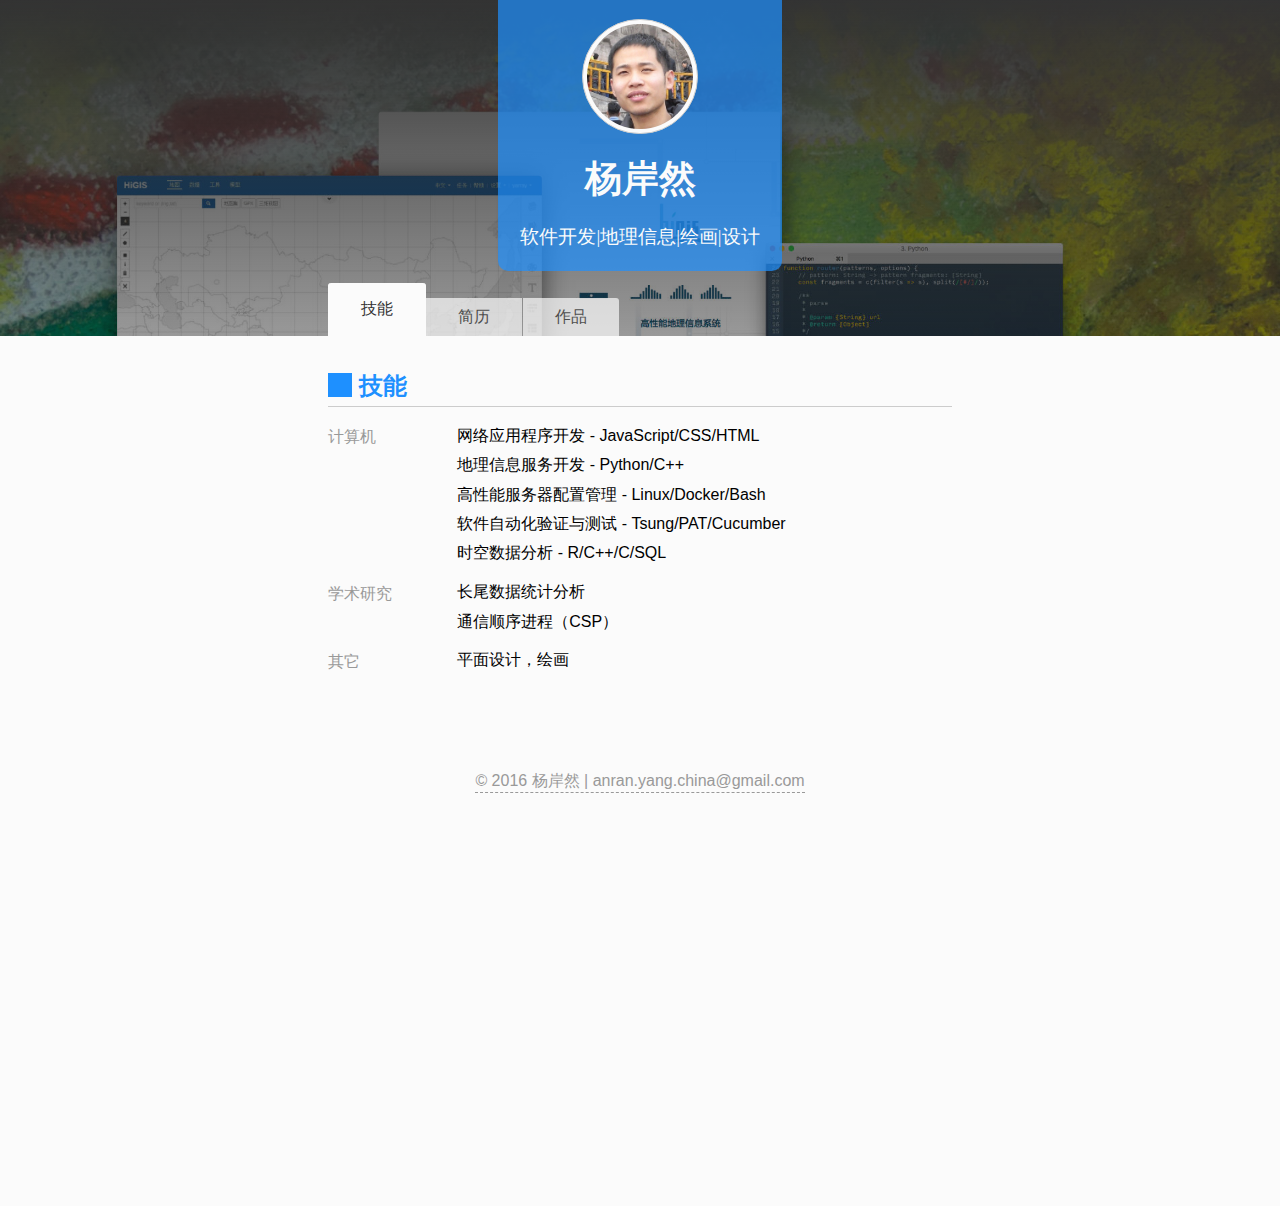
==== commit 750f2f2b: "update index.html" ====
--- a/index.html
+++ b/index.html
@@ -75,7 +75,7 @@
           }
       });
   
-      links[2].click();
+      links[0].click();
   });
   </script>
 </head>
--- a/resume.css
+++ b/resume.css
@@ -299,6 +299,7 @@
 section.work {
     display: flex;
     flex-direction: column;
+    flex-wrap: wrap;
     align-items: center;
     width: 100%;
 }
@@ -376,6 +377,12 @@
         padding-top: 0;
         width: 100%;
         box-sizing: border-box;
+        font-size: 10pt;
+        margin: 0;
+    }
+
+    section.level1 {
+        width: 100%;
     }
 
     .banner ul {
@@ -384,7 +391,7 @@
     }
 
     .banner ul li {
-        font-size: 11pt;
+        font-size: 10pt;
     }
 
     h1 {
@@ -413,4 +420,21 @@
         vertical-align: top;
         margin-top: 0;
     }
-}
+
+    section.work, #work {
+        display: none;
+    }
+
+    .title {
+        height: 275px;
+    }
+
+    .title img {
+        width: 1in;
+        height: 1in;
+    }
+
+    nav > div {
+        width: 100%;
+    }
+}
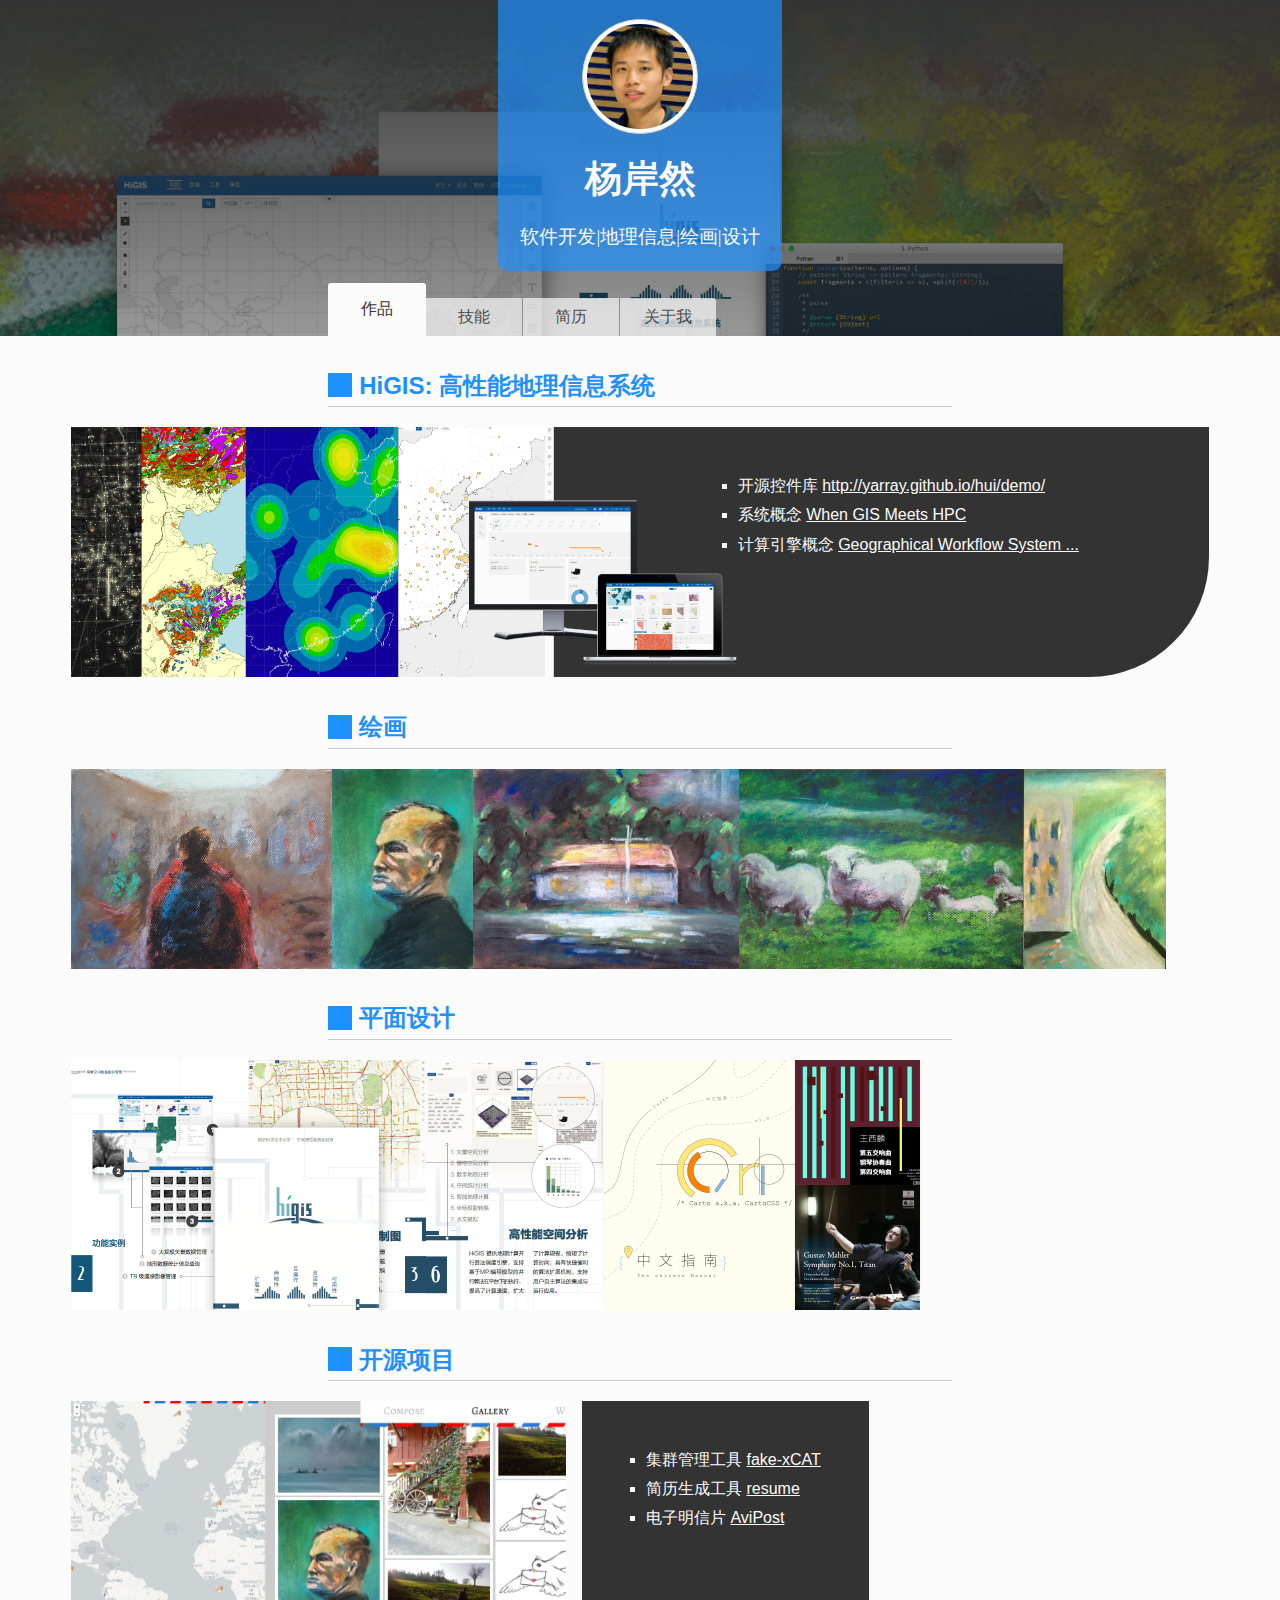
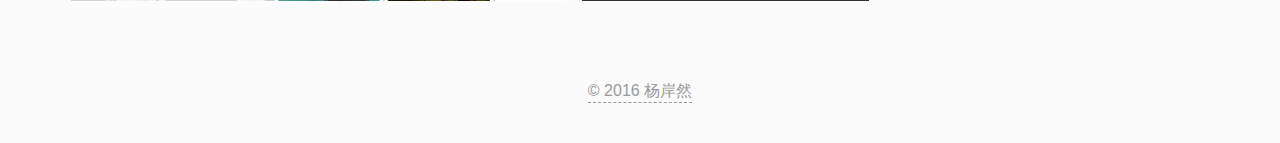
==== commit 31a7b142: "update homepage html" ====
--- a/index.html
+++ b/index.html
@@ -28,7 +28,16 @@
       })
   }
   
+  function processMisc() {
+      var bq = document.querySelector('section.level1 > blockquote');
+      var intro = document.querySelector('section.blockquote');
+      bq.parentElement.removeChild(bq);
+      intro.appendChild(bq);
+  }
+  
   document.addEventListener('DOMContentLoaded', function () {
+      processMisc();
+  
       var links = document.querySelectorAll('nav a');
       var sections = document.querySelectorAll('section.level2');
       var scrollY = 294;
@@ -55,6 +64,8 @@
                   item.classList.remove('current');
               }
           );
+  
+      window.switchPanel = switchPanel;
   
       window.togglePanel = function(e, panels) {
           switchLink([e.id]);
@@ -86,18 +97,17 @@
     <div>
         <img src="photo-square.jpg" alt=""/>
         <h1>杨岸然</h1>
-        <blockquote>
-            <em>
-                软件开发|地理信息|绘画|设计
-            </em>
-        </blockquote>
+        <em>
+            软件开发|地理信息|绘画|设计
+        </em>
     </div>
 </div>
 <nav>
     <div>
+        <a id="work" href="javascript:void(0);" onclick="return togglePanel(this, ['开源项目', 'higis', '设计', '绘画'])">作品</a>
         <a id="skill" href="javascript:void(0);" onclick="return togglePanel(this, ['技能'])">技能</a>
         <a id="history" href="javascript:void(0);" onclick="return togglePanel(this, ['教育经历', '项目经历'])">简历</a>
-        <a id="work" href="javascript:void(0);" onclick="return togglePanel(this, ['开源项目', 'higis', '设计', '绘画'])">作品</a>
+        <a id="about" href="javascript:void(0);" onclick="return togglePanel(this, ['自述', '联系方式'])">关于我</a>
     </div>
 </nav>
 <section id="杨岸然" class="level1">
@@ -129,9 +139,8 @@
 <h3>计算机</h3>
 <ul>
 <li>网络应用程序开发 - JavaScript/CSS/HTML</li>
-<li>地理信息服务开发 - Python/C++</li>
-<li>高性能服务器配置管理 - Linux/Docker/Bash</li>
-<li>软件自动化验证与测试 - Tsung/PAT/Cucumber</li>
+<li>地理信息服务开发 - Python/C++/PostgreSQL</li>
+<li>高性能服务器管理 - Linux/Docker/Bash</li>
 <li>时空数据分析 - R/C++/C/SQL</li>
 </ul>
 </section>
@@ -223,8 +232,21 @@
         </ul>
     </div>
 </section>
-<div id="contact">
-    <em>© 2016 杨岸然&nbsp;|&nbsp;anran.yang.china@gmail.com</em>
+<section class="about">
+    <section id="自述" class="blockquote level2">
+    </section>
+    <section id="联系方式" class="level2">
+        <h2>联系方式</h2>
+        <ul>
+        <li>Email: anran.yang.china@gmail.com</li>
+        <li>
+            Homepage: <a href="https://www.github.com/yarray" target="_blank"><em>Github Link</em></a>
+        </li>
+        </ul>
+    </section>
+</section>
+<div class="footnote">
+    <em>© 2016 杨岸然</em>
 </div>
 </body>
 </html>
--- a/resume.css
+++ b/resume.css
@@ -164,14 +164,14 @@
 }
 
 blockquote {
-    display: none;
-}
-
-.title blockquote p {
-    margin-top: 0;
-}
-
-.title blockquote {
+    margin: .6in 0;
+}
+
+blockquote em {
+    color: #333;
+}
+
+.title em {
     display: block;
     /* font-family: STKaiTi, KaiTi, serif; */
     font-family: STFangSong, FangSong, serif;
@@ -179,13 +179,10 @@
     line-height: 1.2;
     text-align: center;
     margin: 1.2em 1.2em;
-}
-
-.title blockquote em {
     color: #fbfbfb;
 }
 
-#contact {
+.footnote {
     display: flex;
     align-items: center;
     justify-content: space-around;
@@ -195,11 +192,11 @@
     padding-bottom: 0.5em;
 }
 
-#contact em {
+.footnote em {
     border-bottom: thin dashed #999;
 }
 
-section.level1 {
+section.level1, section.about {
     margin: auto;
     width: 6.5in;
     padding: 0;
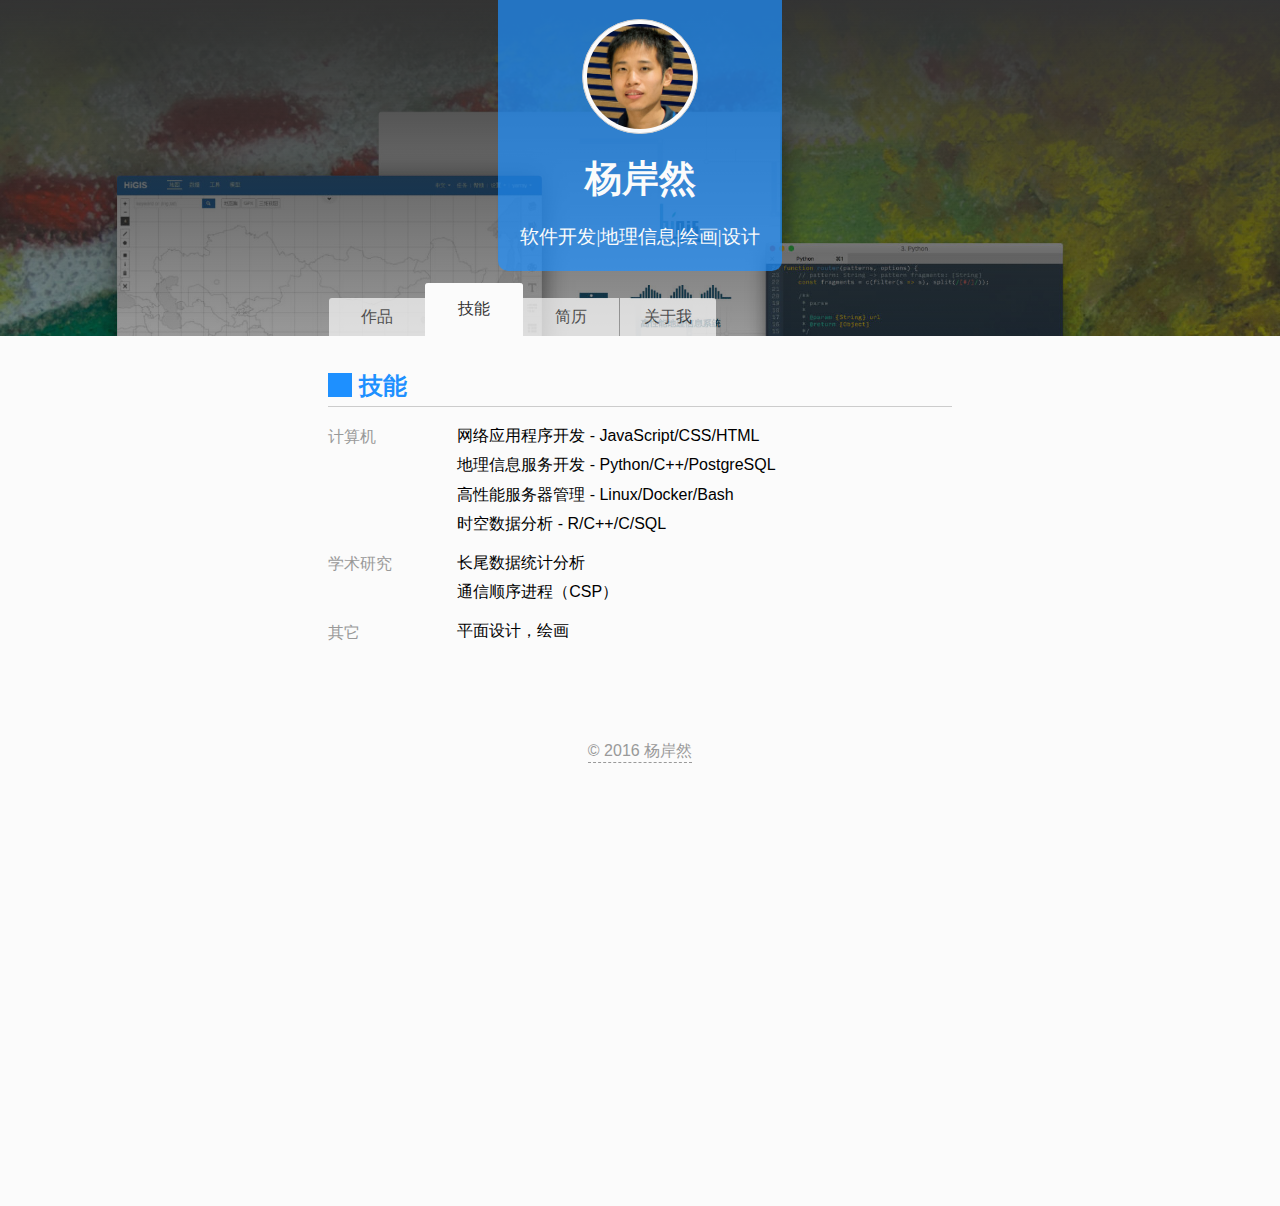
==== commit 84233ffc: "update index" ====
--- a/index.html
+++ b/index.html
@@ -86,7 +86,7 @@
           }
       });
   
-      links[0].click();
+      links[1].click();
   });
   </script>
 </head>
@@ -120,7 +120,7 @@
 <section id="section" class="level3">
 <h3>2010 -</h3>
 <p>国防科学技术大学<br />
-<em>工学博士在读（提前攻博），地理信息系统专业</em></p>
+<em>工学博士在读（提前攻博），研究方向：高性能地理计算</em></p>
 </section>
 <section id="section-1" class="level3">
 <h3>2014 - 2015</h3>
@@ -130,7 +130,7 @@
 <section id="section-2" class="level3">
 <h3>2006 - 2010</h3>
 <p>北京大学<br />
-<em>理学学士，地理信息系统专业，GPA 3.5/4</em></p>
+<em>理学学士，地理信息系统专业，GPA 3.5/4</em> ​</p>
 </section>
 </section>
 <section id="技能" class="level2">
@@ -161,12 +161,16 @@
 <section id="项目经历" class="level2">
 <h2>项目经历</h2>
 <section id="section-3" class="level3">
+<h3>2015 -</h3>
+<p>高性能 GIS 关键技术与软件平台（国家863项目）</p>
+</section>
+<section id="section-4" class="level3">
 <h3>2014 -</h3>
 <p>时空数据分析 - 基于志愿者地理信息（VGI）的历史贡献数据</p>
 </section>
-<section id="section-4" class="level3">
-<h3>2011 -</h3>
-<p>高性能地理信息系统</p>
+<section id="section-5" class="level3">
+<h3>2011 - 2014</h3>
+<p>面向新型硬件架构的复杂地理计算平台（国家863项目）</p>
 <ol>
 <li>高性能地理计算流程化调度引擎 <em>负责人</em></li>
 <li>交互设计及部分前端界面实现 <em>负责人</em></li>
@@ -175,7 +179,7 @@
 <li>自动化负载与性能测试 <em>负责人</em></li>
 </ol>
 </section>
-<section id="section-5" class="level3">
+<section id="section-6" class="level3">
 <h3>2008 - 2010</h3>
 <p>基于入链的景区影响力估计模型</p>
 </section>
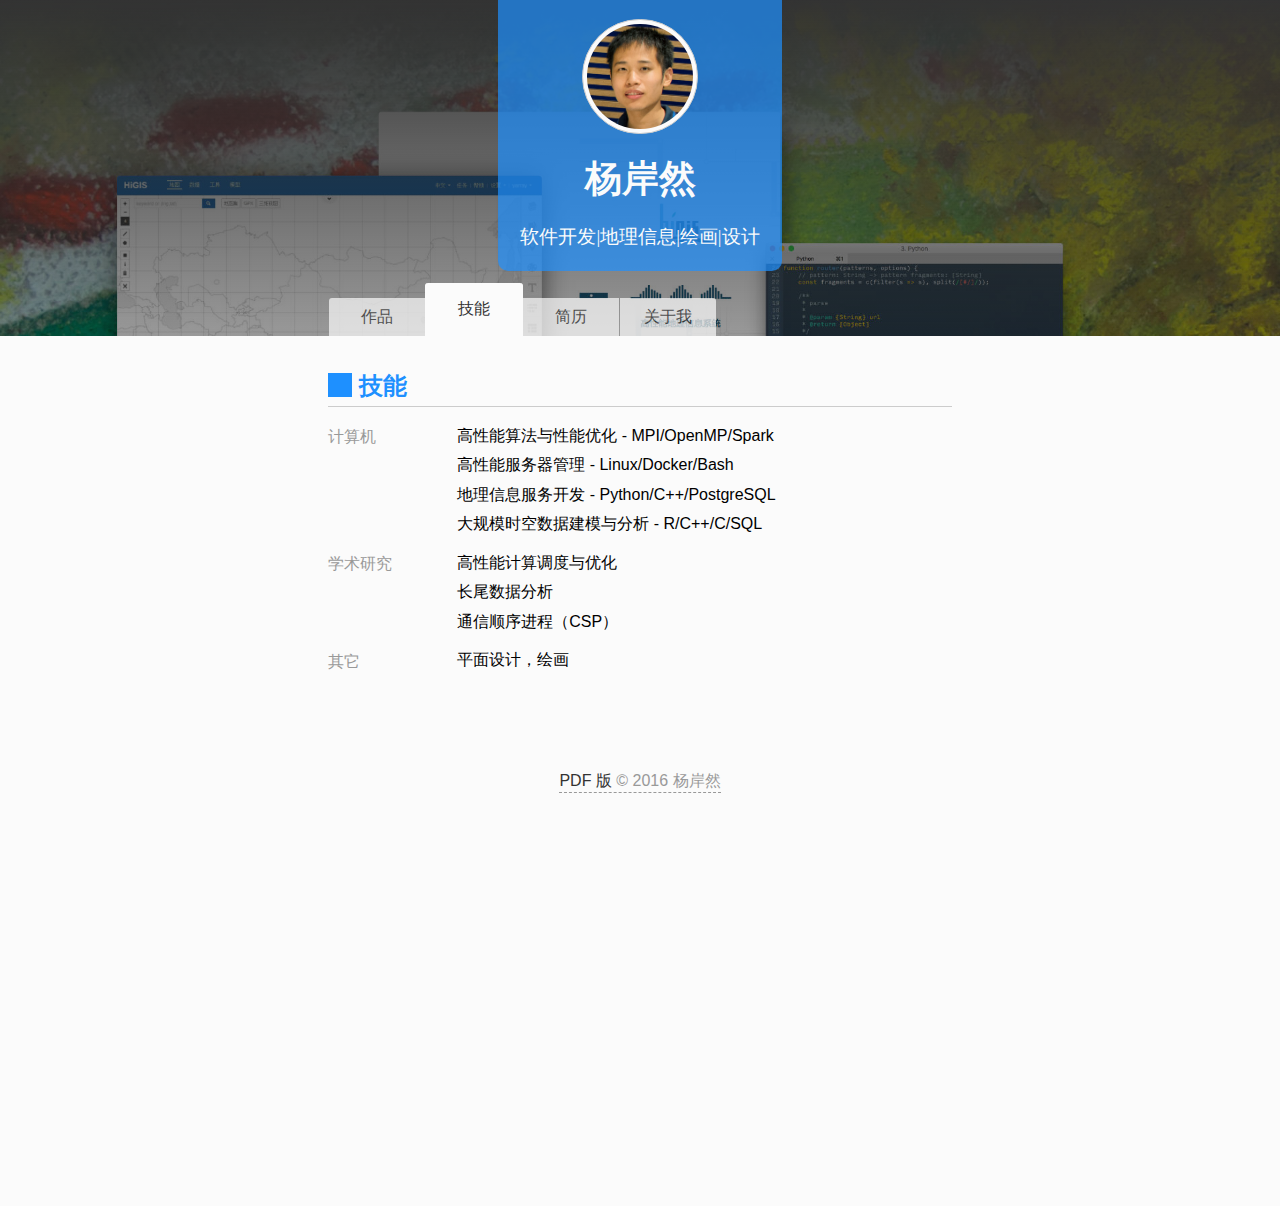
==== commit 50cb5145: "minor optimization" ====
--- a/index.html
+++ b/index.html
@@ -113,14 +113,14 @@
 <section id="杨岸然" class="level1">
 <h1>杨岸然</h1>
 <blockquote>
-<p><em>1988年7月生于安徽，易沟通，善学习，富有创造力；具有全栈开发能力，可独立完成架构、数据库设计、后端开发和前端开发等一系列工作；在地理信息领域有深入研究，尤擅时空数据分析；擅长绘画。</em></p>
+<p><em>1988年7月生于安徽，易沟通，善学习，富有创造力；在高性能地理计算相关课题中承担核心任务多年，擅长大规模数据处理的性能优化；具有很强的软件架构能力。</em></p>
 </blockquote>
 <section id="教育经历" class="level2">
 <h2>教育经历</h2>
 <section id="section" class="level3">
-<h3>2010 -</h3>
+<h3>2010 - 2016</h3>
 <p>国防科学技术大学<br />
-<em>工学博士在读（提前攻博），研究方向：高性能地理计算</em></p>
+<em>工学博士（提前攻博），研究方向：高性能地理计算</em></p>
 </section>
 <section id="section-1" class="level3">
 <h3>2014 - 2015</h3>
@@ -130,7 +130,7 @@
 <section id="section-2" class="level3">
 <h3>2006 - 2010</h3>
 <p>北京大学<br />
-<em>理学学士，地理信息系统专业，GPA 3.5/4</em> ​</p>
+<em>理学学士，地理信息系统专业，GPA 3.5/4</em></p>
 </section>
 </section>
 <section id="技能" class="level2">
@@ -138,16 +138,17 @@
 <section id="计算机" class="level3">
 <h3>计算机</h3>
 <ul>
-<li>网络应用程序开发 - JavaScript/CSS/HTML</li>
+<li>高性能算法与性能优化 - MPI/OpenMP/Spark</li>
+<li>高性能服务器管理 - Linux/Docker/Bash</li>
 <li>地理信息服务开发 - Python/C++/PostgreSQL</li>
-<li>高性能服务器管理 - Linux/Docker/Bash</li>
-<li>时空数据分析 - R/C++/C/SQL</li>
+<li>大规模时空数据建模与分析 - R/C++/C/SQL</li>
 </ul>
 </section>
 <section id="学术研究" class="level3">
 <h3>学术研究</h3>
 <ul>
-<li>长尾数据统计分析</li>
+<li>高性能计算调度与优化</li>
+<li>长尾数据分析</li>
 <li>通信顺序进程（CSP）</li>
 </ul>
 </section>
@@ -173,10 +174,10 @@
 <p>面向新型硬件架构的复杂地理计算平台（国家863项目）</p>
 <ol>
 <li>高性能地理计算流程化调度引擎 <em>负责人</em></li>
+<li>高性能基础地理算法开发与调优 <em>核心参与者</em></li>
+<li>高性能绘制引擎与数据引擎 <em>选型与初版实现</em></li>
+<li>负载均衡与自动化压力测试 <em>负责人</em></li>
 <li>交互设计及部分前端界面实现 <em>负责人</em></li>
-<li>绘制引擎与数据引擎 <em>选型与初版实现</em></li>
-<li>自动化部署工具 <em>负责人</em></li>
-<li>自动化负载与性能测试 <em>负责人</em></li>
 </ol>
 </section>
 <section id="section-6" class="level3">
@@ -250,7 +251,7 @@
     </section>
 </section>
 <div class="footnote">
-    <em>© 2016 杨岸然</em>
+    <em><a href="https://github.com/yarray/resume/raw/gh-pages/resume-cn.pdf" target="_blank">PDF 版</a> © 2016 杨岸然</em>
 </div>
 </body>
 </html>
--- a/resume.css
+++ b/resume.css
@@ -378,7 +378,7 @@
         margin: 0;
     }
 
-    section.level1 {
+    section.level1, section.work, section.about {
         width: 100%;
     }
 
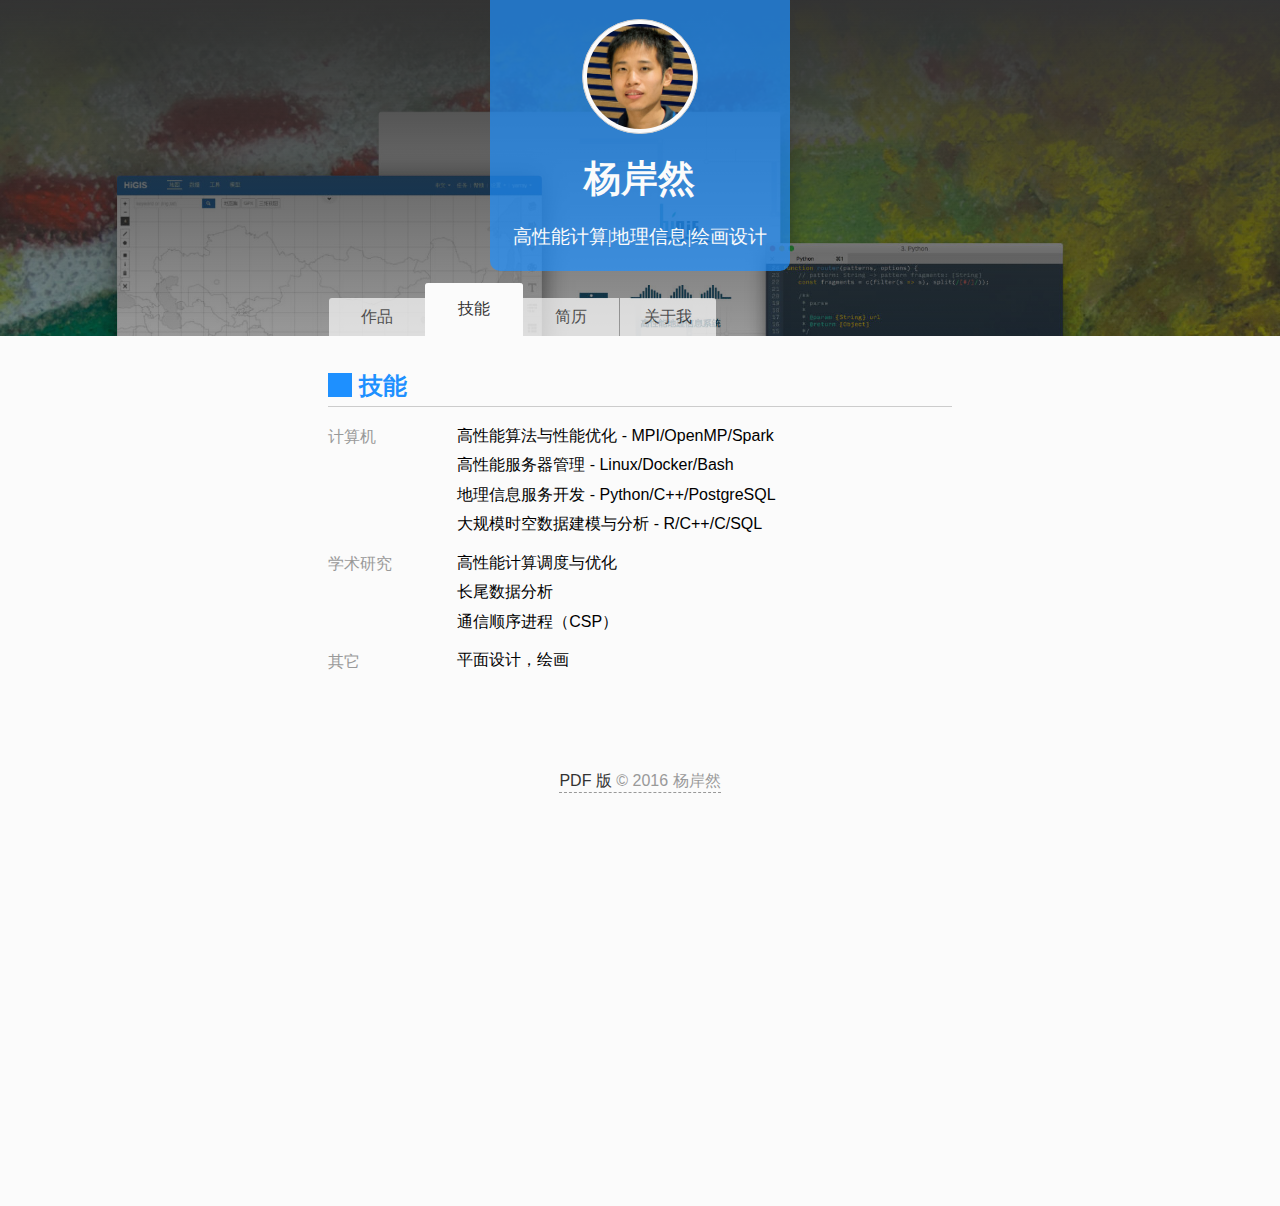
==== commit 2b8e07ba: "update banner" ====
--- a/index.html
+++ b/index.html
@@ -98,7 +98,7 @@
         <img src="photo-square.jpg" alt=""/>
         <h1>杨岸然</h1>
         <em>
-            软件开发|地理信息|绘画|设计
+            高性能计算|地理信息|绘画设计
         </em>
     </div>
 </div>
